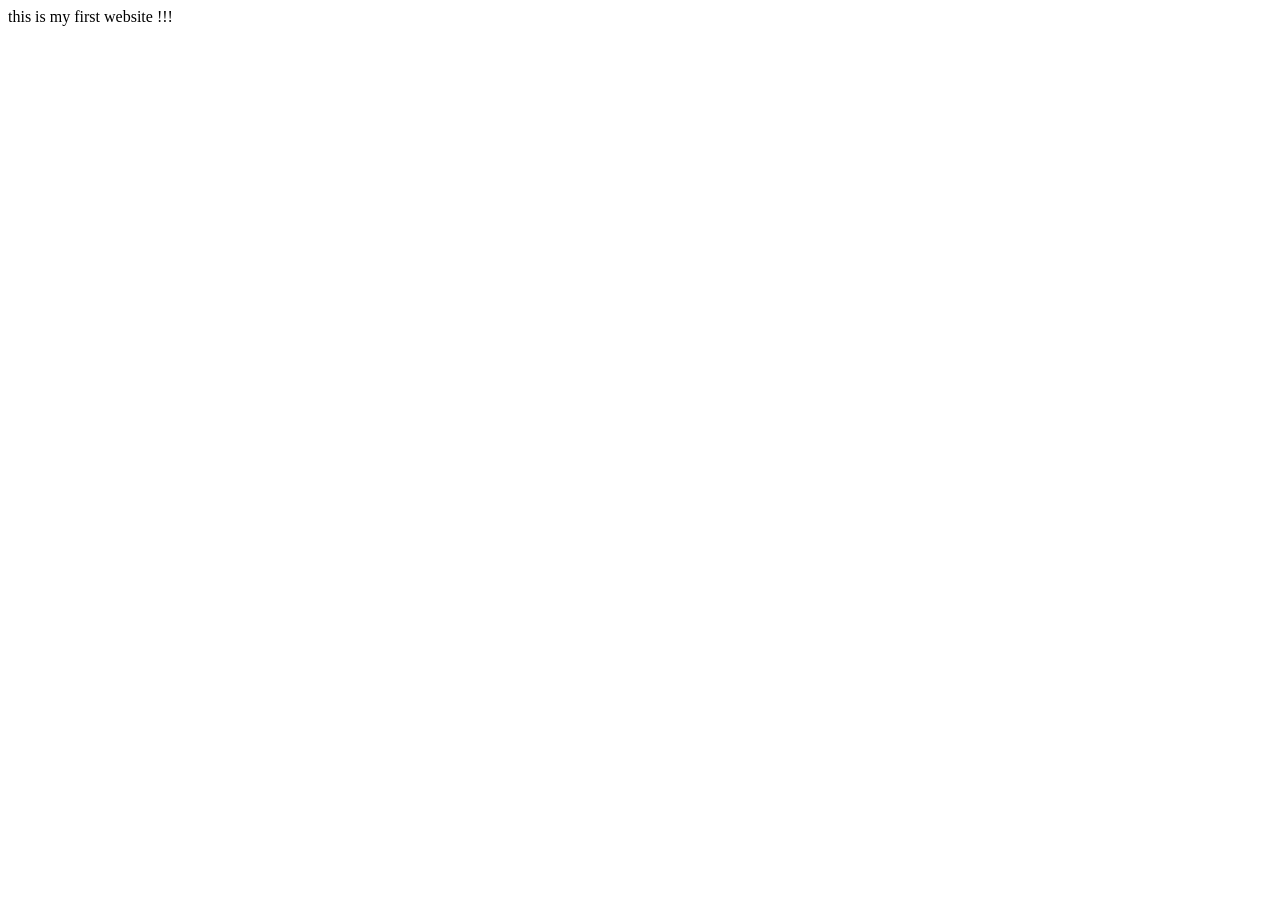
==== index.html @ e725d79c "first commit" ====
<!DOCTYPE html>
<html lang="zh">

<head>
    <meta charset="UTF-8">
    <meta name="viewport" content="width=device-width, initial-scale=1.0">
    <title>artmuser</title>
</head>

<body>
this is my first website !!!
</body>

</html>
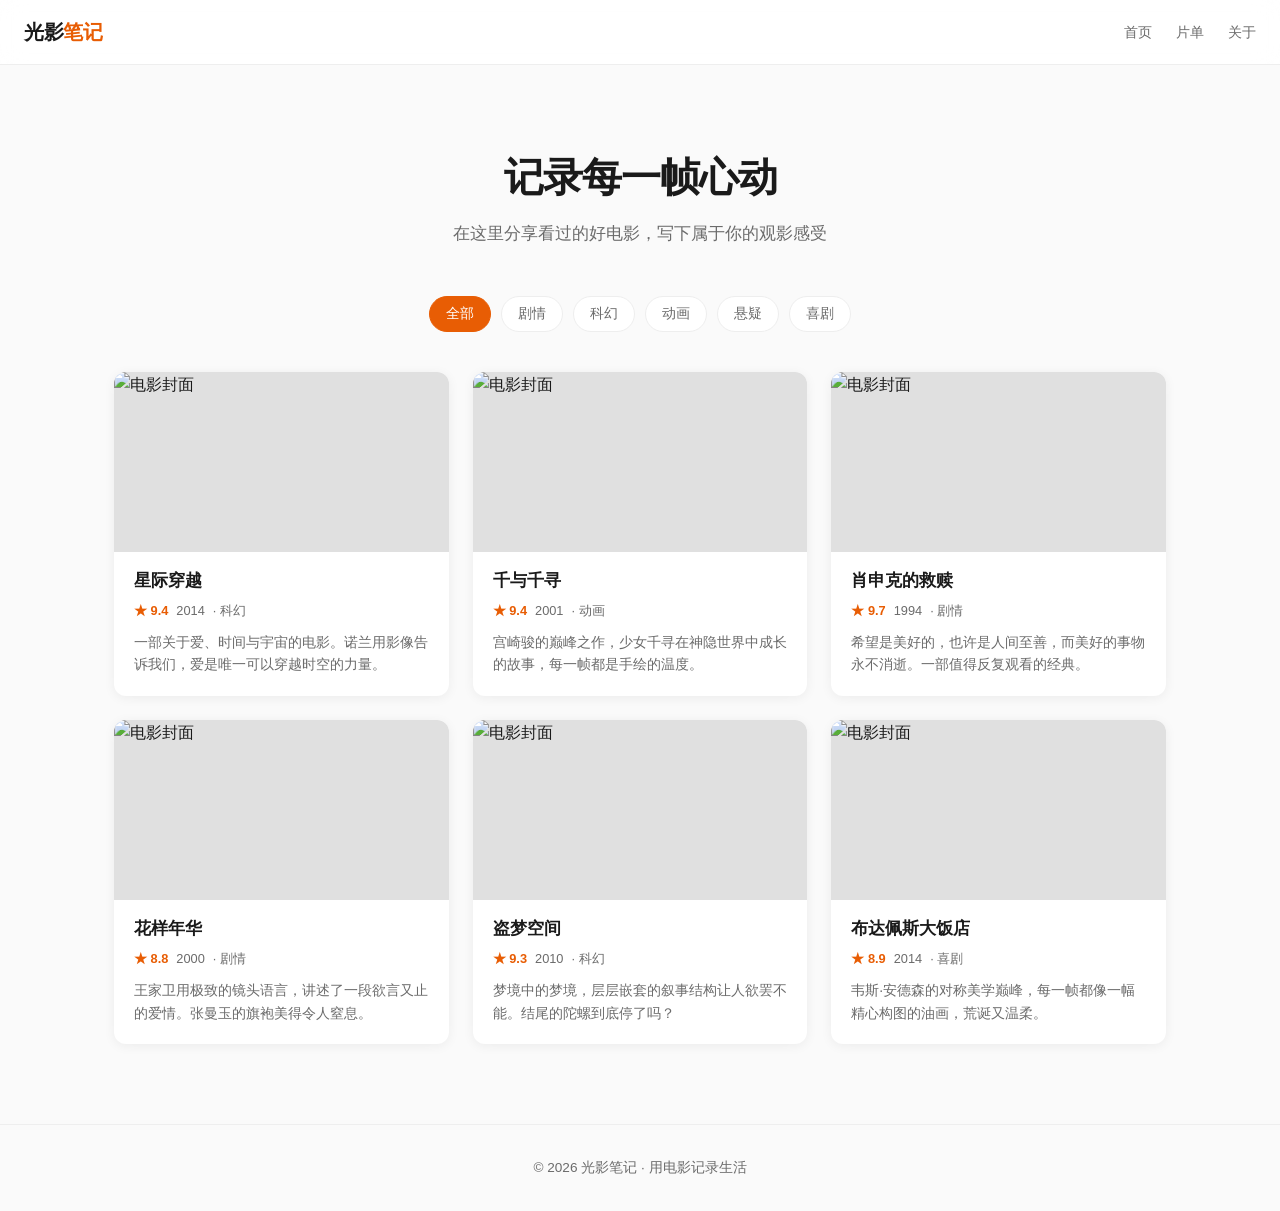
==== commit cc3890e6: "test" ====
--- a/index.html
+++ b/index.html
@@ -1,14 +1,332 @@
 <!DOCTYPE html>
-<html lang="zh">
-
+<html lang="zh-CN">
 <head>
     <meta charset="UTF-8">
     <meta name="viewport" content="width=device-width, initial-scale=1.0">
-    <title>artmuser</title>
+    <title>光影笔记 · 电影分享</title>
+    <style>
+        * {
+            margin: 0;
+            padding: 0;
+            box-sizing: border-box;
+        }
+
+        :root {
+            --bg: #fafafa;
+            --card-bg: #ffffff;
+            --text: #1a1a1a;
+            --text-secondary: #6b6b6b;
+            --accent: #e85d04;
+            --border: #eeeeee;
+            --shadow: 0 2px 12px rgba(0,0,0,0.06);
+            --radius: 12px;
+        }
+
+        body {
+            font-family: -apple-system, BlinkMacSystemFont, "Segoe UI", "PingFang SC", "Hiragino Sans GB", "Microsoft YaHei", sans-serif;
+            background: var(--bg);
+            color: var(--text);
+            line-height: 1.6;
+        }
+
+        /* 导航栏 */
+        nav {
+            position: sticky;
+            top: 0;
+            z-index: 100;
+            background: rgba(255,255,255,0.85);
+            backdrop-filter: blur(12px);
+            border-bottom: 1px solid var(--border);
+            padding: 16px 24px;
+            display: flex;
+            align-items: center;
+            justify-content: space-between;
+        }
+
+        .logo {
+            font-size: 1.25rem;
+            font-weight: 700;
+            letter-spacing: -0.5px;
+        }
+
+        .logo span {
+            color: var(--accent);
+        }
+
+        .nav-links {
+            display: flex;
+            gap: 24px;
+            list-style: none;
+        }
+
+        .nav-links a {
+            text-decoration: none;
+            color: var(--text-secondary);
+            font-size: 0.9rem;
+            transition: color 0.2s;
+        }
+
+        .nav-links a:hover {
+            color: var(--accent);
+        }
+
+        /* 英雄区 */
+        .hero {
+            max-width: 960px;
+            margin: 0 auto;
+            padding: 80px 24px 48px;
+            text-align: center;
+        }
+
+        .hero h1 {
+            font-size: 2.5rem;
+            font-weight: 800;
+            letter-spacing: -1px;
+            margin-bottom: 12px;
+        }
+
+        .hero p {
+            color: var(--text-secondary);
+            font-size: 1.05rem;
+            max-width: 480px;
+            margin: 0 auto;
+        }
+
+        /* 分类标签 */
+        .tags {
+            display: flex;
+            justify-content: center;
+            gap: 10px;
+            flex-wrap: wrap;
+            padding: 0 24px 40px;
+        }
+
+        .tag {
+            padding: 6px 16px;
+            border-radius: 20px;
+            border: 1px solid var(--border);
+            background: var(--card-bg);
+            font-size: 0.85rem;
+            color: var(--text-secondary);
+            cursor: pointer;
+            transition: all 0.2s;
+        }
+
+        .tag:hover, .tag.active {
+            background: var(--accent);
+            color: #fff;
+            border-color: var(--accent);
+        }
+
+        /* 电影网格 */
+        .grid {
+            max-width: 1100px;
+            margin: 0 auto;
+            padding: 0 24px 80px;
+            display: grid;
+            grid-template-columns: repeat(auto-fill, minmax(280px, 1fr));
+            gap: 24px;
+        }
+
+        .card {
+            background: var(--card-bg);
+            border-radius: var(--radius);
+            overflow: hidden;
+            box-shadow: var(--shadow);
+            transition: transform 0.25s, box-shadow 0.25s;
+            cursor: pointer;
+        }
+
+        .card:hover {
+            transform: translateY(-4px);
+            box-shadow: 0 8px 24px rgba(0,0,0,0.1);
+        }
+
+        .card-img {
+            width: 100%;
+            height: 180px;
+            object-fit: cover;
+            display: block;
+            background: #e0e0e0;
+        }
+
+        .card-body {
+            padding: 16px 20px 20px;
+        }
+
+        .card-body h3 {
+            font-size: 1.05rem;
+            font-weight: 600;
+            margin-bottom: 6px;
+        }
+
+        .card-meta {
+            display: flex;
+            align-items: center;
+            gap: 8px;
+            font-size: 0.8rem;
+            color: var(--text-secondary);
+            margin-bottom: 10px;
+        }
+
+        .rating {
+            color: var(--accent);
+            font-weight: 600;
+        }
+
+        .card-body p {
+            font-size: 0.88rem;
+            color: var(--text-secondary);
+            display: -webkit-box;
+            -webkit-line-clamp: 3;
+            -webkit-box-orient: vertical;
+            overflow: hidden;
+        }
+
+        /* 页脚 */
+        footer {
+            text-align: center;
+            padding: 32px 24px;
+            border-top: 1px solid var(--border);
+            color: var(--text-secondary);
+            font-size: 0.85rem;
+        }
+
+        /* 移动端适配 */
+        @media (max-width: 600px) {
+            .hero h1 {
+                font-size: 1.75rem;
+            }
+
+            .hero {
+                padding: 48px 20px 32px;
+            }
+
+            .nav-links {
+                gap: 16px;
+            }
+
+            .grid {
+                grid-template-columns: 1fr;
+                padding: 0 16px 60px;
+            }
+
+            .card-img {
+                height: 200px;
+            }
+        }
+    </style>
 </head>
-
 <body>
-this is my first website !!!
+
+    <nav>
+        <div class="logo">光影<span>笔记</span></div>
+        <ul class="nav-links">
+            <li><a href="#">首页</a></li>
+            <li><a href="#">片单</a></li>
+            <li><a href="#">关于</a></li>
+        </ul>
+    </nav>
+
+    <section class="hero">
+        <h1>记录每一帧心动</h1>
+        <p>在这里分享看过的好电影，写下属于你的观影感受</p>
+    </section>
+
+    <div class="tags">
+        <span class="tag active">全部</span>
+        <span class="tag">剧情</span>
+        <span class="tag">科幻</span>
+        <span class="tag">动画</span>
+        <span class="tag">悬疑</span>
+        <span class="tag">喜剧</span>
+    </div>
+
+    <section class="grid">
+
+        <div class="card">
+            <img class="card-img" src="https://images.unsplash.com/photo-1536440136628-849c177e76a1?w=600&h=360&fit=crop" alt="电影封面">
+            <div class="card-body">
+                <h3>星际穿越</h3>
+                <div class="card-meta">
+                    <span class="rating">★ 9.4</span>
+                    <span>2014</span>
+                    <span>· 科幻</span>
+                </div>
+                <p>一部关于爱、时间与宇宙的电影。诺兰用影像告诉我们，爱是唯一可以穿越时空的力量。</p>
+            </div>
+        </div>
+
+        <div class="card">
+            <img class="card-img" src="https://images.unsplash.com/photo-1489599849927-2ee91cede3ba?w=600&h=360&fit=crop" alt="电影封面">
+            <div class="card-body">
+                <h3>千与千寻</h3>
+                <div class="card-meta">
+                    <span class="rating">★ 9.4</span>
+                    <span>2001</span>
+                    <span>· 动画</span>
+                </div>
+                <p>宫崎骏的巅峰之作，少女千寻在神隐世界中成长的故事，每一帧都是手绘的温度。</p>
+            </div>
+        </div>
+
+        <div class="card">
+            <img class="card-img" src="https://images.unsplash.com/photo-1440404653325-ab127d49abc1?w=600&h=360&fit=crop" alt="电影封面">
+            <div class="card-body">
+                <h3>肖申克的救赎</h3>
+                <div class="card-meta">
+                    <span class="rating">★ 9.7</span>
+                    <span>1994</span>
+                    <span>· 剧情</span>
+                </div>
+                <p>希望是美好的，也许是人间至善，而美好的事物永不消逝。一部值得反复观看的经典。</p>
+            </div>
+        </div>
+
+        <div class="card">
+            <img class="card-img" src="https://images.unsplash.com/photo-1478720568477-152d9b164e26?w=600&h=360&fit=crop" alt="电影封面">
+            <div class="card-body">
+                <h3>花样年华</h3>
+                <div class="card-meta">
+                    <span class="rating">★ 8.8</span>
+                    <span>2000</span>
+                    <span>· 剧情</span>
+                </div>
+                <p>王家卫用极致的镜头语言，讲述了一段欲言又止的爱情。张曼玉的旗袍美得令人窒息。</p>
+            </div>
+        </div>
+
+        <div class="card">
+            <img class="card-img" src="https://images.unsplash.com/photo-1594909122845-11baa439b7bf?w=600&h=360&fit=crop" alt="电影封面">
+            <div class="card-body">
+                <h3>盗梦空间</h3>
+                <div class="card-meta">
+                    <span class="rating">★ 9.3</span>
+                    <span>2010</span>
+                    <span>· 科幻</span>
+                </div>
+                <p>梦境中的梦境，层层嵌套的叙事结构让人欲罢不能。结尾的陀螺到底停了吗？</p>
+            </div>
+        </div>
+
+        <div class="card">
+            <img class="card-img" src="https://images.unsplash.com/photo-1517604931442-7e0c8ed2963c?w=600&h=360&fit=crop" alt="电影封面">
+            <div class="card-body">
+                <h3>布达佩斯大饭店</h3>
+                <div class="card-meta">
+                    <span class="rating">★ 8.9</span>
+                    <span>2014</span>
+                    <span>· 喜剧</span>
+                </div>
+                <p>韦斯·安德森的对称美学巅峰，每一帧都像一幅精心构图的油画，荒诞又温柔。</p>
+            </div>
+        </div>
+
+    </section>
+
+    <footer>
+        <p>© 2026 光影笔记 · 用电影记录生活</p>
+    </footer>
+
 </body>
-
 </html>
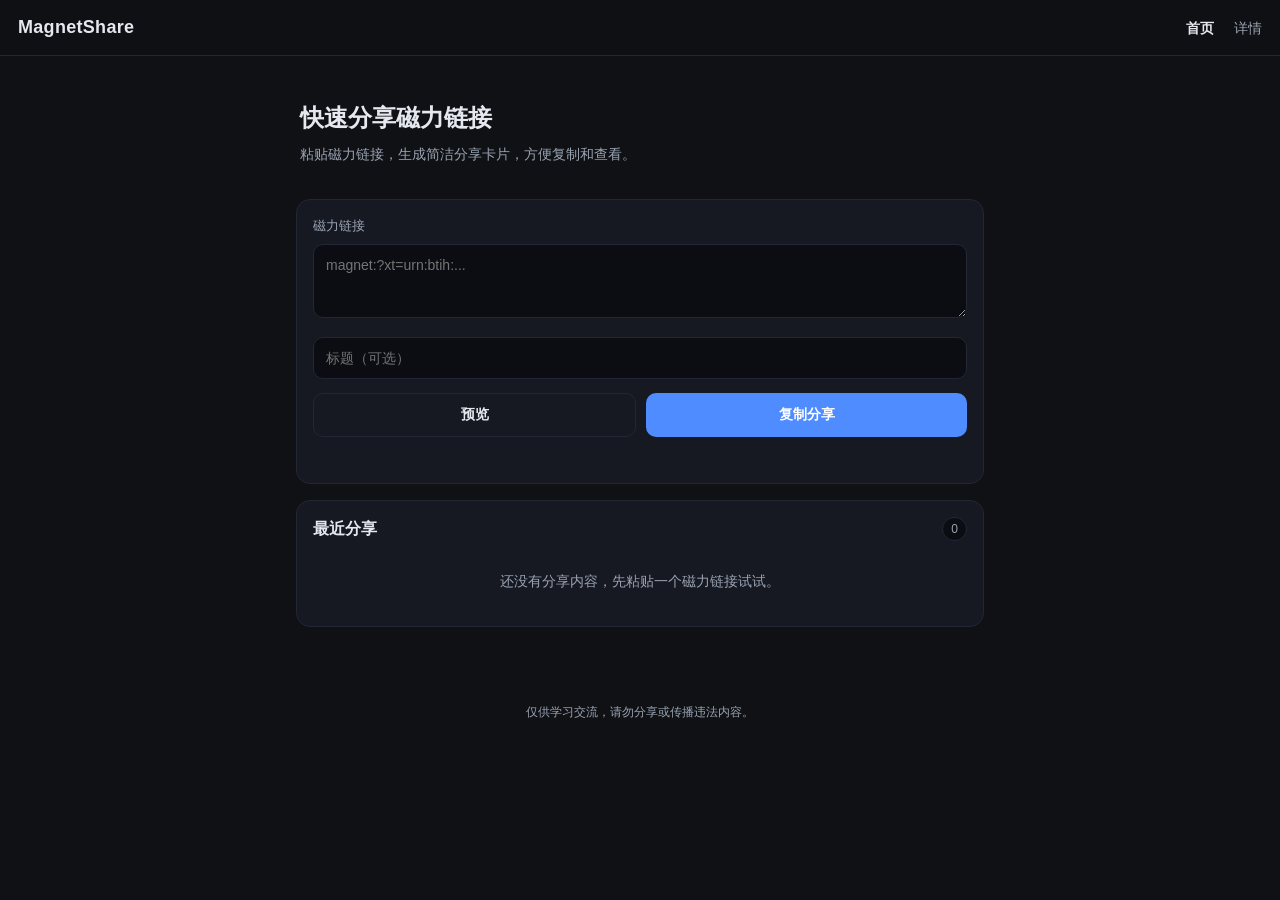
==== commit 696a153e: "初始化" ====
--- a/index.html
+++ b/index.html
@@ -1,332 +1,63 @@
 <!DOCTYPE html>
 <html lang="zh-CN">
+
 <head>
-    <meta charset="UTF-8">
-    <meta name="viewport" content="width=device-width, initial-scale=1.0">
-    <title>光影笔记 · 电影分享</title>
-    <style>
-        * {
-            margin: 0;
-            padding: 0;
-            box-sizing: border-box;
-        }
+    <meta charset="UTF-8" />
+    <meta name="viewport" content="width=device-width, initial-scale=1.0" />
+    <title>artmuser</title>
+    <link rel="stylesheet" href="css/style.css" />
+</head>
 
-        :root {
-            --bg: #fafafa;
-            --card-bg: #ffffff;
-            --text: #1a1a1a;
-            --text-secondary: #6b6b6b;
-            --accent: #e85d04;
-            --border: #eeeeee;
-            --shadow: 0 2px 12px rgba(0,0,0,0.06);
-            --radius: 12px;
-        }
+<body>
+    <header class="topbar">
+        <div class="brand">MagnetShare</div>
+        <nav class="nav">
+            <a href="index.html" class="active">首页</a>
+            <a href="detail.html">详情</a>
+        </nav>
+    </header>
 
-        body {
-            font-family: -apple-system, BlinkMacSystemFont, "Segoe UI", "PingFang SC", "Hiragino Sans GB", "Microsoft YaHei", sans-serif;
-            background: var(--bg);
-            color: var(--text);
-            line-height: 1.6;
-        }
+    <main class="container">
+        <section class="hero">
+            <h1>快速分享磁力链接</h1>
+            <p class="sub">粘贴磁力链接，生成简洁分享卡片，方便复制和查看。</p>
+        </section>
 
-        /* 导航栏 */
-        nav {
-            position: sticky;
-            top: 0;
-            z-index: 100;
-            background: rgba(255,255,255,0.85);
-            backdrop-filter: blur(12px);
-            border-bottom: 1px solid var(--border);
-            padding: 16px 24px;
-            display: flex;
-            align-items: center;
-            justify-content: space-between;
-        }
+        <section class="card share-card">
+            <label for="magnetInput">磁力链接</label>
+            <textarea id="magnetInput" placeholder="magnet:?xt=urn:btih:..." rows="3"></textarea>
 
-        .logo {
-            font-size: 1.25rem;
-            font-weight: 700;
-            letter-spacing: -0.5px;
-        }
+            <div class="row">
+                <input type="text" id="titleInput" placeholder="标题（可选）" />
+            </div>
 
-        .logo span {
-            color: var(--accent);
-        }
+            <div class="actions">
+                <button id="previewBtn" class="btn secondary">预览</button>
+                <button id="shareBtn" class="btn primary">复制分享</button>
+            </div>
 
-        .nav-links {
-            display: flex;
-            gap: 24px;
-            list-style: none;
-        }
+            <p id="shareTip" class="tip"></p>
+        </section>
 
-        .nav-links a {
-            text-decoration: none;
-            color: var(--text-secondary);
-            font-size: 0.9rem;
-            transition: color 0.2s;
-        }
+        <section class="card">
+            <div class="section-header">
+                <h2>最近分享</h2>
+                <span class="count" id="recentCount">0</span>
+            </div>
 
-        .nav-links a:hover {
-            color: var(--accent);
-        }
+            <ul id="recentList" class="recent-list"></ul>
 
-        /* 英雄区 */
-        .hero {
-            max-width: 960px;
-            margin: 0 auto;
-            padding: 80px 24px 48px;
-            text-align: center;
-        }
+            <div id="emptyState" class="empty">
+                还没有分享内容，先粘贴一个磁力链接试试。
+            </div>
+        </section>
+    </main>
 
-        .hero h1 {
-            font-size: 2.5rem;
-            font-weight: 800;
-            letter-spacing: -1px;
-            margin-bottom: 12px;
-        }
-
-        .hero p {
-            color: var(--text-secondary);
-            font-size: 1.05rem;
-            max-width: 480px;
-            margin: 0 auto;
-        }
-
-        /* 分类标签 */
-        .tags {
-            display: flex;
-            justify-content: center;
-            gap: 10px;
-            flex-wrap: wrap;
-            padding: 0 24px 40px;
-        }
-
-        .tag {
-            padding: 6px 16px;
-            border-radius: 20px;
-            border: 1px solid var(--border);
-            background: var(--card-bg);
-            font-size: 0.85rem;
-            color: var(--text-secondary);
-            cursor: pointer;
-            transition: all 0.2s;
-        }
-
-        .tag:hover, .tag.active {
-            background: var(--accent);
-            color: #fff;
-            border-color: var(--accent);
-        }
-
-        /* 电影网格 */
-        .grid {
-            max-width: 1100px;
-            margin: 0 auto;
-            padding: 0 24px 80px;
-            display: grid;
-            grid-template-columns: repeat(auto-fill, minmax(280px, 1fr));
-            gap: 24px;
-        }
-
-        .card {
-            background: var(--card-bg);
-            border-radius: var(--radius);
-            overflow: hidden;
-            box-shadow: var(--shadow);
-            transition: transform 0.25s, box-shadow 0.25s;
-            cursor: pointer;
-        }
-
-        .card:hover {
-            transform: translateY(-4px);
-            box-shadow: 0 8px 24px rgba(0,0,0,0.1);
-        }
-
-        .card-img {
-            width: 100%;
-            height: 180px;
-            object-fit: cover;
-            display: block;
-            background: #e0e0e0;
-        }
-
-        .card-body {
-            padding: 16px 20px 20px;
-        }
-
-        .card-body h3 {
-            font-size: 1.05rem;
-            font-weight: 600;
-            margin-bottom: 6px;
-        }
-
-        .card-meta {
-            display: flex;
-            align-items: center;
-            gap: 8px;
-            font-size: 0.8rem;
-            color: var(--text-secondary);
-            margin-bottom: 10px;
-        }
-
-        .rating {
-            color: var(--accent);
-            font-weight: 600;
-        }
-
-        .card-body p {
-            font-size: 0.88rem;
-            color: var(--text-secondary);
-            display: -webkit-box;
-            -webkit-line-clamp: 3;
-            -webkit-box-orient: vertical;
-            overflow: hidden;
-        }
-
-        /* 页脚 */
-        footer {
-            text-align: center;
-            padding: 32px 24px;
-            border-top: 1px solid var(--border);
-            color: var(--text-secondary);
-            font-size: 0.85rem;
-        }
-
-        /* 移动端适配 */
-        @media (max-width: 600px) {
-            .hero h1 {
-                font-size: 1.75rem;
-            }
-
-            .hero {
-                padding: 48px 20px 32px;
-            }
-
-            .nav-links {
-                gap: 16px;
-            }
-
-            .grid {
-                grid-template-columns: 1fr;
-                padding: 0 16px 60px;
-            }
-
-            .card-img {
-                height: 200px;
-            }
-        }
-    </style>
-</head>
-<body>
-
-    <nav>
-        <div class="logo">光影<span>笔记</span></div>
-        <ul class="nav-links">
-            <li><a href="#">首页</a></li>
-            <li><a href="#">片单</a></li>
-            <li><a href="#">关于</a></li>
-        </ul>
-    </nav>
-
-    <section class="hero">
-        <h1>记录每一帧心动</h1>
-        <p>在这里分享看过的好电影，写下属于你的观影感受</p>
-    </section>
-
-    <div class="tags">
-        <span class="tag active">全部</span>
-        <span class="tag">剧情</span>
-        <span class="tag">科幻</span>
-        <span class="tag">动画</span>
-        <span class="tag">悬疑</span>
-        <span class="tag">喜剧</span>
-    </div>
-
-    <section class="grid">
-
-        <div class="card">
-            <img class="card-img" src="https://images.unsplash.com/photo-1536440136628-849c177e76a1?w=600&h=360&fit=crop" alt="电影封面">
-            <div class="card-body">
-                <h3>星际穿越</h3>
-                <div class="card-meta">
-                    <span class="rating">★ 9.4</span>
-                    <span>2014</span>
-                    <span>· 科幻</span>
-                </div>
-                <p>一部关于爱、时间与宇宙的电影。诺兰用影像告诉我们，爱是唯一可以穿越时空的力量。</p>
-            </div>
-        </div>
-
-        <div class="card">
-            <img class="card-img" src="https://images.unsplash.com/photo-1489599849927-2ee91cede3ba?w=600&h=360&fit=crop" alt="电影封面">
-            <div class="card-body">
-                <h3>千与千寻</h3>
-                <div class="card-meta">
-                    <span class="rating">★ 9.4</span>
-                    <span>2001</span>
-                    <span>· 动画</span>
-                </div>
-                <p>宫崎骏的巅峰之作，少女千寻在神隐世界中成长的故事，每一帧都是手绘的温度。</p>
-            </div>
-        </div>
-
-        <div class="card">
-            <img class="card-img" src="https://images.unsplash.com/photo-1440404653325-ab127d49abc1?w=600&h=360&fit=crop" alt="电影封面">
-            <div class="card-body">
-                <h3>肖申克的救赎</h3>
-                <div class="card-meta">
-                    <span class="rating">★ 9.7</span>
-                    <span>1994</span>
-                    <span>· 剧情</span>
-                </div>
-                <p>希望是美好的，也许是人间至善，而美好的事物永不消逝。一部值得反复观看的经典。</p>
-            </div>
-        </div>
-
-        <div class="card">
-            <img class="card-img" src="https://images.unsplash.com/photo-1478720568477-152d9b164e26?w=600&h=360&fit=crop" alt="电影封面">
-            <div class="card-body">
-                <h3>花样年华</h3>
-                <div class="card-meta">
-                    <span class="rating">★ 8.8</span>
-                    <span>2000</span>
-                    <span>· 剧情</span>
-                </div>
-                <p>王家卫用极致的镜头语言，讲述了一段欲言又止的爱情。张曼玉的旗袍美得令人窒息。</p>
-            </div>
-        </div>
-
-        <div class="card">
-            <img class="card-img" src="https://images.unsplash.com/photo-1594909122845-11baa439b7bf?w=600&h=360&fit=crop" alt="电影封面">
-            <div class="card-body">
-                <h3>盗梦空间</h3>
-                <div class="card-meta">
-                    <span class="rating">★ 9.3</span>
-                    <span>2010</span>
-                    <span>· 科幻</span>
-                </div>
-                <p>梦境中的梦境，层层嵌套的叙事结构让人欲罢不能。结尾的陀螺到底停了吗？</p>
-            </div>
-        </div>
-
-        <div class="card">
-            <img class="card-img" src="https://images.unsplash.com/photo-1517604931442-7e0c8ed2963c?w=600&h=360&fit=crop" alt="电影封面">
-            <div class="card-body">
-                <h3>布达佩斯大饭店</h3>
-                <div class="card-meta">
-                    <span class="rating">★ 8.9</span>
-                    <span>2014</span>
-                    <span>· 喜剧</span>
-                </div>
-                <p>韦斯·安德森的对称美学巅峰，每一帧都像一幅精心构图的油画，荒诞又温柔。</p>
-            </div>
-        </div>
-
-    </section>
-
-    <footer>
-        <p>© 2026 光影笔记 · 用电影记录生活</p>
+    <footer class="footer">
+        <p>仅供学习交流，请勿分享或传播违法内容。</p>
     </footer>
 
+    <script src="js/app.js"></script>
 </body>
+
 </html>
--- a/css/style.css
+++ b/css/style.css
@@ -0,0 +1,285 @@
+* {
+  box-sizing: border-box;
+}
+
+:root {
+  --bg: #0f1115;
+  --card: #161922;
+  --border: #232735;
+  --text: #e6e8ef;
+  --muted: #9aa3b2;
+  --primary: #4f8cff;
+  --primary-2: #3b6fd9;
+  --danger: #ff6b6b;
+  --radius: 14px;
+}
+
+html,
+body {
+  margin: 0;
+  padding: 0;
+  background: var(--bg);
+  color: var(--text);
+  font-family: -apple-system, BlinkMacSystemFont, "Segoe UI", Roboto,
+    "Helvetica Neue", Arial, "PingFang SC", "Microsoft YaHei", sans-serif;
+  line-height: 1.5;
+}
+
+.topbar {
+  position: sticky;
+  top: 0;
+  z-index: 10;
+  display: flex;
+  align-items: center;
+  justify-content: space-between;
+  padding: 14px 18px;
+  background: rgba(15, 17, 21, 0.92);
+  backdrop-filter: blur(8px);
+  border-bottom: 1px solid var(--border);
+}
+
+.brand {
+  font-weight: 700;
+  font-size: 18px;
+  letter-spacing: 0.3px;
+}
+
+.nav a {
+  color: var(--muted);
+  text-decoration: none;
+  margin-left: 16px;
+  font-size: 14px;
+}
+
+.nav a.active {
+  color: var(--text);
+  font-weight: 600;
+}
+
+.container {
+  max-width: 720px;
+  margin: 0 auto;
+  padding: 20px 16px 40px;
+}
+
+.hero {
+  padding: 24px 4px 18px;
+}
+
+.hero h1 {
+  margin: 0 0 8px;
+  font-size: 24px;
+}
+
+.sub {
+  margin: 0;
+  color: var(--muted);
+  font-size: 14px;
+}
+
+.card {
+  background: var(--card);
+  border: 1px solid var(--border);
+  border-radius: var(--radius);
+  padding: 16px;
+  margin-top: 16px;
+}
+
+label {
+  display: block;
+  font-size: 13px;
+  color: var(--muted);
+  margin-bottom: 8px;
+}
+
+textarea,
+input[type="text"] {
+  width: 100%;
+  background: #0b0d12;
+  color: var(--text);
+  border: 1px solid var(--border);
+  border-radius: 10px;
+  padding: 12px;
+  font-size: 14px;
+  resize: vertical;
+  font-family: inherit;
+}
+
+textarea:focus,
+input[type="text"]:focus {
+  outline: none;
+  border-color: var(--primary);
+}
+
+.row {
+  margin-top: 12px;
+}
+
+.actions {
+  display: flex;
+  gap: 10px;
+  margin-top: 14px;
+}
+
+.btn {
+  flex: 1;
+  border: none;
+  border-radius: 10px;
+  padding: 12px 14px;
+  font-size: 14px;
+  font-weight: 600;
+  cursor: pointer;
+}
+
+.btn.primary {
+  background: var(--primary);
+  color: #fff;
+}
+
+.btn.primary:active {
+  background: var(--primary-2);
+}
+
+.btn.secondary {
+  background: transparent;
+  color: var(--text);
+  border: 1px solid var(--border);
+}
+
+.tip {
+  margin: 12px 0 0;
+  font-size: 13px;
+  color: var(--muted);
+  min-height: 18px;
+}
+
+.section-header {
+  display: flex;
+  align-items: center;
+  justify-content: space-between;
+  margin-bottom: 12px;
+}
+
+.section-header h2 {
+  margin: 0;
+  font-size: 16px;
+}
+
+.count {
+  font-size: 12px;
+  color: var(--muted);
+  background: #0b0d12;
+  border: 1px solid var(--border);
+  padding: 2px 8px;
+  border-radius: 999px;
+}
+
+.recent-list {
+  list-style: none;
+  padding: 0;
+  margin: 0;
+  display: flex;
+  flex-direction: column;
+  gap: 10px;
+}
+
+.recent-item {
+  display: block;
+  padding: 12px;
+  border: 1px solid var(--border);
+  border-radius: 12px;
+  text-decoration: none;
+  color: var(--text);
+  background: #0b0d12;
+}
+
+.recent-item .title {
+  font-size: 14px;
+  font-weight: 600;
+  margin-bottom: 4px;
+  word-break: break-all;
+}
+
+.recent-item .meta {
+  font-size: 12px;
+  color: var(--muted);
+}
+
+.empty {
+  color: var(--muted);
+  font-size: 14px;
+  text-align: center;
+  padding: 18px 8px;
+}
+
+.footer {
+  text-align: center;
+  color: var(--muted);
+  font-size: 12px;
+  padding: 24px 16px 32px;
+}
+
+@media (max-width: 480px) {
+  .hero h1 {
+    font-size: 20px;
+  }
+
+  .actions {
+    flex-direction: column;
+  }
+
+  .btn {
+    width: 100%;
+  }
+}
+
+.meta-row {
+  margin-bottom: 14px;
+}
+
+.meta {
+  font-size: 12px;
+  color: var(--muted);
+}
+
+.magnet-box {
+  background: #0b0d12;
+  border: 1px solid var(--border);
+  border-radius: 10px;
+  padding: 12px;
+  font-size: 13px;
+  word-break: break-all;
+  margin-bottom: 14px;
+}
+
+.magnet-box code {
+  color: var(--text);
+  font-family: ui-monospace, SFMono-Regular, Menlo, Consolas, monospace;
+}
+
+.qr-section {
+  margin-top: 22px;
+}
+
+.qr-box {
+  display: flex;
+  justify-content: center;
+  padding: 16px;
+  background: #0b0d12;
+  border: 1px solid var(--border);
+  border-radius: 12px;
+}
+
+.qr-box img {
+  width: 220px;
+  height: 220px;
+  max-width: 100%;
+  border-radius: 8px;
+}
+
+.qr-tip {
+  margin: 10px 0 0;
+  font-size: 12px;
+  color: var(--muted);
+  text-align: center;
+}
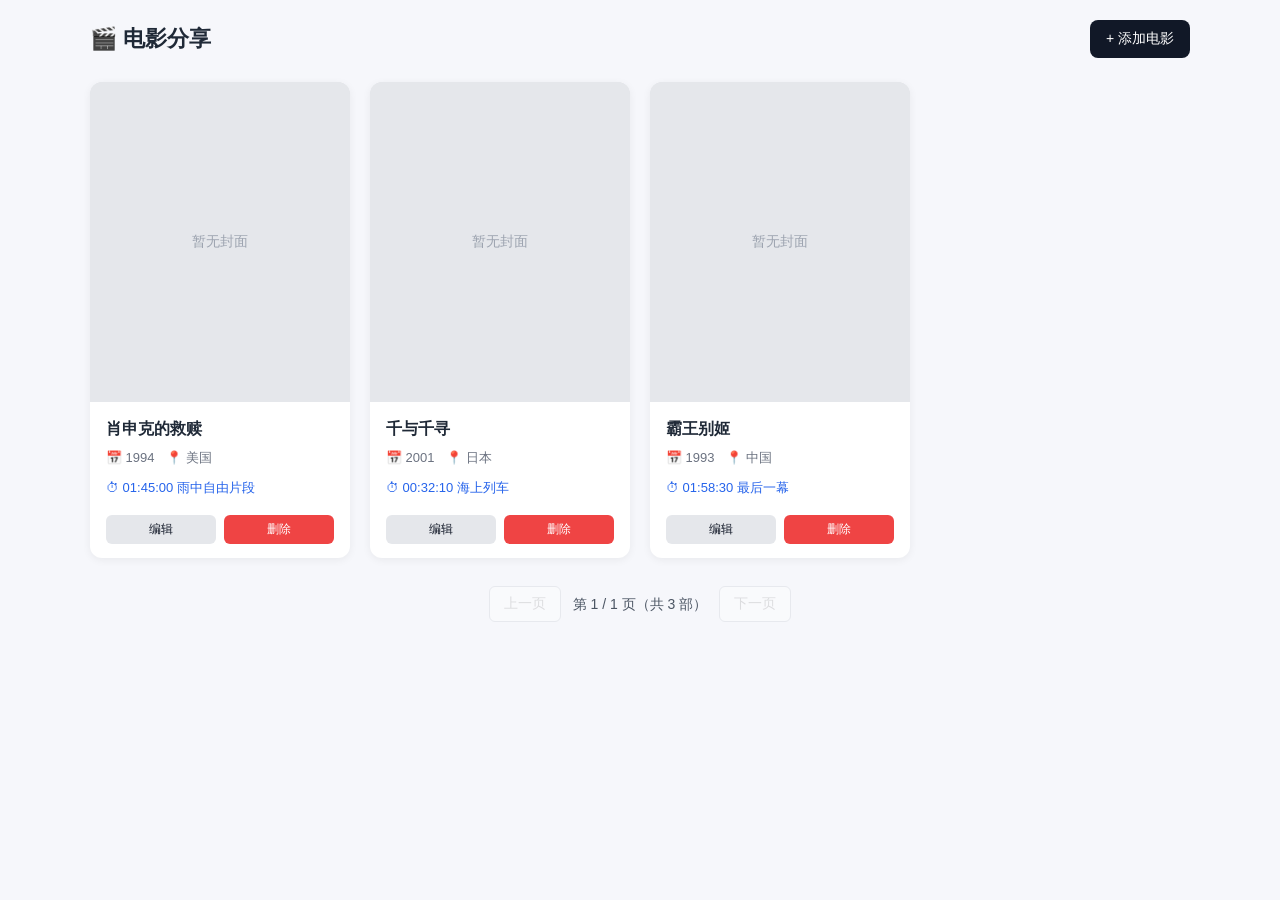
==== commit 5619b9d8: "更新" ====
--- a/index.html
+++ b/index.html
@@ -4,60 +4,489 @@
 <head>
     <meta charset="UTF-8" />
     <meta name="viewport" content="width=device-width, initial-scale=1.0" />
-    <title>artmuser</title>
-    <link rel="stylesheet" href="css/style.css" />
+    <title>电影分享</title>
+    <style>
+        * {
+            box-sizing: border-box;
+            margin: 0;
+            padding: 0;
+        }
+
+        body {
+            font-family: -apple-system, BlinkMacSystemFont, "Segoe UI", Roboto, "Helvetica Neue", Arial, sans-serif;
+            background: #f6f7fb;
+            color: #1f2937;
+            line-height: 1.6;
+            padding: 20px;
+        }
+
+        .container {
+            max-width: 1100px;
+            margin: 0 auto;
+        }
+
+        header {
+            display: flex;
+            justify-content: space-between;
+            align-items: center;
+            flex-wrap: wrap;
+            gap: 12px;
+            margin-bottom: 24px;
+        }
+
+        h1 {
+            font-size: 22px;
+            font-weight: 600;
+        }
+
+        .btn {
+            border: none;
+            background: #111827;
+            color: #fff;
+            padding: 10px 16px;
+            border-radius: 8px;
+            font-size: 14px;
+            cursor: pointer;
+            transition: background 0.2s;
+        }
+
+        .btn:hover {
+            background: #374151;
+        }
+
+        .btn-secondary {
+            background: #e5e7eb;
+            color: #111827;
+        }
+
+        .btn-secondary:hover {
+            background: #d1d5db;
+        }
+
+        .btn-danger {
+            background: #ef4444;
+        }
+
+        .btn-danger:hover {
+            background: #dc2626;
+        }
+
+        .grid {
+            display: grid;
+            grid-template-columns: repeat(auto-fill, minmax(260px, 1fr));
+            gap: 20px;
+        }
+
+        .card {
+            background: #fff;
+            border-radius: 12px;
+            overflow: hidden;
+            box-shadow: 0 2px 8px rgba(0, 0, 0, 0.06);
+            transition: transform 0.2s, box-shadow 0.2s;
+            display: flex;
+            flex-direction: column;
+        }
+
+        .card:hover {
+            transform: translateY(-2px);
+            box-shadow: 0 6px 16px rgba(0, 0, 0, 0.1);
+        }
+
+        .card img {
+            width: 100%;
+            height: 320px;
+            object-fit: cover;
+            background: #e5e7eb;
+        }
+
+        .card-body {
+            padding: 14px 16px;
+            flex: 1;
+            display: flex;
+            flex-direction: column;
+            gap: 6px;
+        }
+
+        .card-title {
+            font-size: 16px;
+            font-weight: 600;
+        }
+
+        .card-meta {
+            font-size: 13px;
+            color: #6b7280;
+        }
+
+        .card-meta span {
+            display: inline-block;
+            margin-right: 8px;
+        }
+
+        .card-time {
+            font-size: 13px;
+            color: #2563eb;
+            margin-top: 4px;
+        }
+
+        .card-actions {
+            display: flex;
+            gap: 8px;
+            margin-top: 10px;
+        }
+
+        .card-actions button {
+            flex: 1;
+            padding: 6px 10px;
+            font-size: 12px;
+            border-radius: 6px;
+            cursor: pointer;
+            border: none;
+        }
+
+        .pagination {
+            display: flex;
+            justify-content: center;
+            align-items: center;
+            gap: 12px;
+            margin-top: 28px;
+            flex-wrap: wrap;
+        }
+
+        .pagination button {
+            padding: 8px 14px;
+            border-radius: 6px;
+            border: 1px solid #d1d5db;
+            background: #fff;
+            cursor: pointer;
+            font-size: 14px;
+        }
+
+        .pagination button:disabled {
+            opacity: 0.4;
+            cursor: not-allowed;
+        }
+
+        .pagination span {
+            font-size: 14px;
+            color: #4b5563;
+        }
+
+        /* Modal */
+        .modal-overlay {
+            display: none;
+            position: fixed;
+            inset: 0;
+            background: rgba(0, 0, 0, 0.4);
+            z-index: 100;
+            justify-content: center;
+            align-items: center;
+            padding: 20px;
+        }
+
+        .modal-overlay.active {
+            display: flex;
+        }
+
+        .modal {
+            background: #fff;
+            border-radius: 12px;
+            padding: 24px;
+            width: 100%;
+            max-width: 460px;
+            max-height: 90vh;
+            overflow-y: auto;
+        }
+
+        .modal h2 {
+            font-size: 18px;
+            margin-bottom: 16px;
+        }
+
+        .form-group {
+            margin-bottom: 14px;
+        }
+
+        .form-group label {
+            display: block;
+            font-size: 13px;
+            font-weight: 500;
+            margin-bottom: 4px;
+            color: #374151;
+        }
+
+        .form-group input {
+            width: 100%;
+            padding: 10px 12px;
+            border: 1px solid #d1d5db;
+            border-radius: 8px;
+            font-size: 14px;
+            outline: none;
+            transition: border-color 0.2s;
+        }
+
+        .form-group input:focus {
+            border-color: #2563eb;
+        }
+
+        .modal-actions {
+            display: flex;
+            gap: 10px;
+            margin-top: 18px;
+        }
+
+        .modal-actions button {
+            flex: 1;
+        }
+
+        .empty {
+            text-align: center;
+            padding: 60px 20px;
+            color: #9ca3af;
+            font-size: 15px;
+        }
+
+        @media (max-width: 480px) {
+            body {
+                padding: 12px;
+            }
+
+            h1 {
+                font-size: 18px;
+            }
+
+            .card img {
+                height: 240px;
+            }
+        }
+    </style>
 </head>
 
 <body>
-    <header class="topbar">
-        <div class="brand">MagnetShare</div>
-        <nav class="nav">
-            <a href="index.html" class="active">首页</a>
-            <a href="detail.html">详情</a>
-        </nav>
-    </header>
-
-    <main class="container">
-        <section class="hero">
-            <h1>快速分享磁力链接</h1>
-            <p class="sub">粘贴磁力链接，生成简洁分享卡片，方便复制和查看。</p>
-        </section>
-
-        <section class="card share-card">
-            <label for="magnetInput">磁力链接</label>
-            <textarea id="magnetInput" placeholder="magnet:?xt=urn:btih:..." rows="3"></textarea>
-
-            <div class="row">
-                <input type="text" id="titleInput" placeholder="标题（可选）" />
-            </div>
-
-            <div class="actions">
-                <button id="previewBtn" class="btn secondary">预览</button>
-                <button id="shareBtn" class="btn primary">复制分享</button>
-            </div>
-
-            <p id="shareTip" class="tip"></p>
-        </section>
-
-        <section class="card">
-            <div class="section-header">
-                <h2>最近分享</h2>
-                <span class="count" id="recentCount">0</span>
-            </div>
-
-            <ul id="recentList" class="recent-list"></ul>
-
-            <div id="emptyState" class="empty">
-                还没有分享内容，先粘贴一个磁力链接试试。
-            </div>
-        </section>
-    </main>
-
-    <footer class="footer">
-        <p>仅供学习交流，请勿分享或传播违法内容。</p>
-    </footer>
-
-    <script src="js/app.js"></script>
+
+    <div class="container">
+        <header>
+            <h1>🎬 电影分享</h1>
+            <button class="btn" onclick="openModal()">+ 添加电影</button>
+        </header>
+
+        <div id="movieGrid" class="grid"></div>
+        <div id="emptyState" class="empty" style="display:none;">暂无电影，点击右上角添加吧</div>
+
+        <div class="pagination" id="pagination"></div>
+    </div>
+
+    <!-- 添加/编辑弹窗 -->
+    <div class="modal-overlay" id="modalOverlay">
+        <div class="modal">
+            <h2 id="modalTitle">添加电影</h2>
+            <form id="movieForm" onsubmit="saveMovie(event)">
+                <input type="hidden" id="editId" />
+
+                <div class="form-group">
+                    <label>电影名称 *</label>
+                    <input type="text" id="name" required placeholder="例如：肖申克的救赎" />
+                </div>
+
+                <div class="form-group">
+                    <label>年代</label>
+                    <input type="text" id="year" placeholder="例如：1994" />
+                </div>
+
+                <div class="form-group">
+                    <label>地区</label>
+                    <input type="text" id="region" placeholder="例如：美国" />
+                </div>
+
+                <div class="form-group">
+                    <label>精彩时间点</label>
+                    <input type="text" id="highlight" placeholder="例如：01:23:45 经典台词片段" />
+                </div>
+
+                <div class="form-group">
+                    <label>封面图片链接</label>
+                    <input type="url" id="cover" placeholder="https://..." />
+                </div>
+
+                <div class="modal-actions">
+                    <button type="button" class="btn btn-secondary" onclick="closeModal()">取消</button>
+                    <button type="submit" class="btn">保存</button>
+                </div>
+            </form>
+        </div>
+    </div>
+
+    <script>
+        const STORAGE_KEY = 'movie_share_data';
+        const PAGE_SIZE = 6;
+        let currentPage = 1;
+
+        // 默认示例数据
+        const defaultMovies = [
+            {
+                id: 1,
+                name: '肖申克的救赎',
+                year: '1994',
+                region: '美国',
+                highlight: '01:45:00 雨中自由片段',
+                cover: 'https://img3.doubanio.com/view/photo/l/public/p2345567890.jpg'
+            },
+            {
+                id: 2,
+                name: '千与千寻',
+                year: '2001',
+                region: '日本',
+                highlight: '00:32:10 海上列车',
+                cover: 'https://img1.doubanio.com/view/photo/l/public/p2567890123.jpg'
+            },
+            {
+                id: 3,
+                name: '霸王别姬',
+                year: '1993',
+                region: '中国',
+                highlight: '01:58:30 最后一幕',
+                cover: 'https://img2.doubanio.com/view/photo/l/public/p2561234567.jpg'
+            }
+        ];
+
+        function loadMovies() {
+            const data = localStorage.getItem(STORAGE_KEY);
+            if (!data) {
+                localStorage.setItem(STORAGE_KEY, JSON.stringify(defaultMovies));
+                return defaultMovies;
+            }
+            return JSON.parse(data);
+        }
+
+        function saveMovies(movies) {
+            localStorage.setItem(STORAGE_KEY, JSON.stringify(movies));
+        }
+
+        function render() {
+            const movies = loadMovies();
+            const grid = document.getElementById('movieGrid');
+            const empty = document.getElementById('emptyState');
+            const pagination = document.getElementById('pagination');
+
+            if (movies.length === 0) {
+                grid.innerHTML = '';
+                empty.style.display = 'block';
+                pagination.innerHTML = '';
+                return;
+            }
+
+            empty.style.display = 'none';
+
+            const totalPages = Math.ceil(movies.length / PAGE_SIZE);
+            if (currentPage > totalPages) currentPage = totalPages;
+
+            const start = (currentPage - 1) * PAGE_SIZE;
+            const pageMovies = movies.slice(start, start + PAGE_SIZE);
+
+            grid.innerHTML = pageMovies.map(m => `
+      <div class="card">
+        <img src="${escapeHtml(m.cover)}" alt="${escapeHtml(m.name)}" 
+             onerror="this.src='data:image/svg+xml,<svg xmlns=%22http://www.w3.org/2000/svg%22 width=%22300%22 height=%22400%22><rect fill=%22%23e5e7eb%22 width=%22300%22 height=%22400%22/><text x=%2250%25%22 y=%2250%25%22 text-anchor=%22middle%22 dy=%22.3em%22 fill=%22%239ca3af%22 font-size=%2216%22>暂无封面</text></svg>'" />
+        <div class="card-body">
+          <div class="card-title">${escapeHtml(m.name)}</div>
+          <div class="card-meta">
+            ${m.year ? `<span>📅 ${escapeHtml(m.year)}</span>` : ''}
+            ${m.region ? `<span>📍 ${escapeHtml(m.region)}</span>` : ''}
+          </div>
+          ${m.highlight ? `<div class="card-time">⏱ ${escapeHtml(m.highlight)}</div>` : ''}
+          <div class="card-actions">
+            <button class="btn btn-secondary" onclick="editMovie(${m.id})">编辑</button>
+            <button class="btn btn-danger" onclick="deleteMovie(${m.id})">删除</button>
+          </div>
+        </div>
+      </div>
+    `).join('');
+
+            // 分页
+            pagination.innerHTML = `
+      <button onclick="goPage(${currentPage - 1})" ${currentPage <= 1 ? 'disabled' : ''}>上一页</button>
+      <span>第 ${currentPage} / ${totalPages} 页（共 ${movies.length} 部）</span>
+      <button onclick="goPage(${currentPage + 1})" ${currentPage >= totalPages ? 'disabled' : ''}>下一页</button>
+    `;
+        }
+
+        function goPage(page) {
+            currentPage = page;
+            render();
+            window.scrollTo({top: 0, behavior: 'smooth'});
+        }
+
+        function openModal(movie = null) {
+            document.getElementById('modalOverlay').classList.add('active');
+            document.getElementById('modalTitle').textContent = movie ? '编辑电影' : '添加电影';
+            document.getElementById('editId').value = movie ? movie.id : '';
+            document.getElementById('name').value = movie ? movie.name : '';
+            document.getElementById('year').value = movie ? movie.year : '';
+            document.getElementById('region').value = movie ? movie.region : '';
+            document.getElementById('highlight').value = movie ? movie.highlight : '';
+            document.getElementById('cover').value = movie ? movie.cover : '';
+        }
+
+        function closeModal() {
+            document.getElementById('modalOverlay').classList.remove('active');
+            document.getElementById('movieForm').reset();
+            document.getElementById('editId').value = '';
+        }
+
+        function saveMovie(e) {
+            e.preventDefault();
+            const movies = loadMovies();
+            const editId = document.getElementById('editId').value;
+
+            const movieData = {
+                name: document.getElementById('name').value.trim(),
+                year: document.getElementById('year').value.trim(),
+                region: document.getElementById('region').value.trim(),
+                highlight: document.getElementById('highlight').value.trim(),
+                cover: document.getElementById('cover').value.trim()
+            };
+
+            if (editId) {
+                const idx = movies.findIndex(m => m.id == editId);
+                if (idx !== -1) movies[idx] = {...movies[idx], ...movieData};
+            } else {
+                movieData.id = Date.now();
+                movies.unshift(movieData);
+            }
+
+            saveMovies(movies);
+            closeModal();
+            render();
+        }
+
+        function editMovie(id) {
+            const movies = loadMovies();
+            const movie = movies.find(m => m.id === id);
+            if (movie) openModal(movie);
+        }
+
+        function deleteMovie(id) {
+            if (!confirm('确定删除这部电影吗？')) return;
+            const movies = loadMovies().filter(m => m.id !== id);
+            saveMovies(movies);
+            render();
+        }
+
+        function escapeHtml(str) {
+            if (!str) return '';
+            const div = document.createElement('div');
+            div.textContent = str;
+            return div.innerHTML;
+        }
+
+        // 点击遮罩关闭
+        document.getElementById('modalOverlay').addEventListener('click', function (e) {
+            if (e.target === this) closeModal();
+        });
+
+        // 初始化
+        render();
+    </script>
+
 </body>
 
 </html>
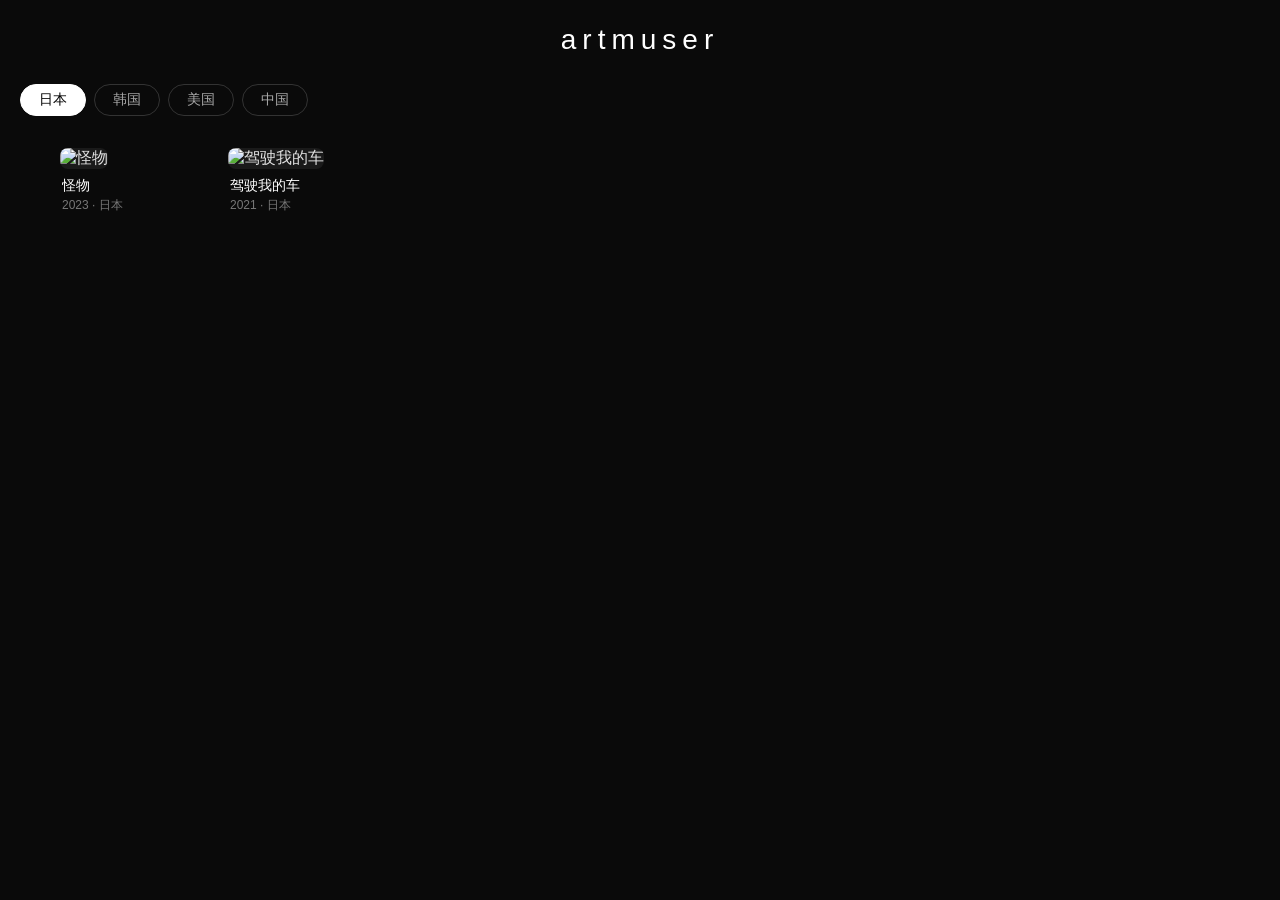
==== commit 9e191490: "初始化" ====
--- a/index.html
+++ b/index.html
@@ -2,491 +2,32 @@
 <html lang="zh-CN">
 
 <head>
-    <meta charset="UTF-8" />
-    <meta name="viewport" content="width=device-width, initial-scale=1.0" />
-    <title>电影分享</title>
-    <style>
-        * {
-            box-sizing: border-box;
-            margin: 0;
-            padding: 0;
-        }
-
-        body {
-            font-family: -apple-system, BlinkMacSystemFont, "Segoe UI", Roboto, "Helvetica Neue", Arial, sans-serif;
-            background: #f6f7fb;
-            color: #1f2937;
-            line-height: 1.6;
-            padding: 20px;
-        }
-
-        .container {
-            max-width: 1100px;
-            margin: 0 auto;
-        }
-
-        header {
-            display: flex;
-            justify-content: space-between;
-            align-items: center;
-            flex-wrap: wrap;
-            gap: 12px;
-            margin-bottom: 24px;
-        }
-
-        h1 {
-            font-size: 22px;
-            font-weight: 600;
-        }
-
-        .btn {
-            border: none;
-            background: #111827;
-            color: #fff;
-            padding: 10px 16px;
-            border-radius: 8px;
-            font-size: 14px;
-            cursor: pointer;
-            transition: background 0.2s;
-        }
-
-        .btn:hover {
-            background: #374151;
-        }
-
-        .btn-secondary {
-            background: #e5e7eb;
-            color: #111827;
-        }
-
-        .btn-secondary:hover {
-            background: #d1d5db;
-        }
-
-        .btn-danger {
-            background: #ef4444;
-        }
-
-        .btn-danger:hover {
-            background: #dc2626;
-        }
-
-        .grid {
-            display: grid;
-            grid-template-columns: repeat(auto-fill, minmax(260px, 1fr));
-            gap: 20px;
-        }
-
-        .card {
-            background: #fff;
-            border-radius: 12px;
-            overflow: hidden;
-            box-shadow: 0 2px 8px rgba(0, 0, 0, 0.06);
-            transition: transform 0.2s, box-shadow 0.2s;
-            display: flex;
-            flex-direction: column;
-        }
-
-        .card:hover {
-            transform: translateY(-2px);
-            box-shadow: 0 6px 16px rgba(0, 0, 0, 0.1);
-        }
-
-        .card img {
-            width: 100%;
-            height: 320px;
-            object-fit: cover;
-            background: #e5e7eb;
-        }
-
-        .card-body {
-            padding: 14px 16px;
-            flex: 1;
-            display: flex;
-            flex-direction: column;
-            gap: 6px;
-        }
-
-        .card-title {
-            font-size: 16px;
-            font-weight: 600;
-        }
-
-        .card-meta {
-            font-size: 13px;
-            color: #6b7280;
-        }
-
-        .card-meta span {
-            display: inline-block;
-            margin-right: 8px;
-        }
-
-        .card-time {
-            font-size: 13px;
-            color: #2563eb;
-            margin-top: 4px;
-        }
-
-        .card-actions {
-            display: flex;
-            gap: 8px;
-            margin-top: 10px;
-        }
-
-        .card-actions button {
-            flex: 1;
-            padding: 6px 10px;
-            font-size: 12px;
-            border-radius: 6px;
-            cursor: pointer;
-            border: none;
-        }
-
-        .pagination {
-            display: flex;
-            justify-content: center;
-            align-items: center;
-            gap: 12px;
-            margin-top: 28px;
-            flex-wrap: wrap;
-        }
-
-        .pagination button {
-            padding: 8px 14px;
-            border-radius: 6px;
-            border: 1px solid #d1d5db;
-            background: #fff;
-            cursor: pointer;
-            font-size: 14px;
-        }
-
-        .pagination button:disabled {
-            opacity: 0.4;
-            cursor: not-allowed;
-        }
-
-        .pagination span {
-            font-size: 14px;
-            color: #4b5563;
-        }
-
-        /* Modal */
-        .modal-overlay {
-            display: none;
-            position: fixed;
-            inset: 0;
-            background: rgba(0, 0, 0, 0.4);
-            z-index: 100;
-            justify-content: center;
-            align-items: center;
-            padding: 20px;
-        }
-
-        .modal-overlay.active {
-            display: flex;
-        }
-
-        .modal {
-            background: #fff;
-            border-radius: 12px;
-            padding: 24px;
-            width: 100%;
-            max-width: 460px;
-            max-height: 90vh;
-            overflow-y: auto;
-        }
-
-        .modal h2 {
-            font-size: 18px;
-            margin-bottom: 16px;
-        }
-
-        .form-group {
-            margin-bottom: 14px;
-        }
-
-        .form-group label {
-            display: block;
-            font-size: 13px;
-            font-weight: 500;
-            margin-bottom: 4px;
-            color: #374151;
-        }
-
-        .form-group input {
-            width: 100%;
-            padding: 10px 12px;
-            border: 1px solid #d1d5db;
-            border-radius: 8px;
-            font-size: 14px;
-            outline: none;
-            transition: border-color 0.2s;
-        }
-
-        .form-group input:focus {
-            border-color: #2563eb;
-        }
-
-        .modal-actions {
-            display: flex;
-            gap: 10px;
-            margin-top: 18px;
-        }
-
-        .modal-actions button {
-            flex: 1;
-        }
-
-        .empty {
-            text-align: center;
-            padding: 60px 20px;
-            color: #9ca3af;
-            font-size: 15px;
-        }
-
-        @media (max-width: 480px) {
-            body {
-                padding: 12px;
-            }
-
-            h1 {
-                font-size: 18px;
-            }
-
-            .card img {
-                height: 240px;
-            }
-        }
-    </style>
+    <meta charset="UTF-8">
+    <meta name="viewport" content="width=device-width, initial-scale=1.0">
+    <title>artmuser</title>
+    <link rel="stylesheet" href="style.css">
 </head>
 
 <body>
+    <header>
+        <h1 class="logo">artmuser</h1>
+    </header>
 
-    <div class="container">
-        <header>
-            <h1>🎬 电影分享</h1>
-            <button class="btn" onclick="openModal()">+ 添加电影</button>
-        </header>
+    <nav class="region-tabs" id="regionTabs"></nav>
 
-        <div id="movieGrid" class="grid"></div>
-        <div id="emptyState" class="empty" style="display:none;">暂无电影，点击右上角添加吧</div>
+    <main class="movie-grid" id="movieGrid"></main>
 
-        <div class="pagination" id="pagination"></div>
-    </div>
+    <div class="pagination" id="pagination"></div>
 
-    <!-- 添加/编辑弹窗 -->
+    <!-- 详情弹窗 -->
     <div class="modal-overlay" id="modalOverlay">
-        <div class="modal">
-            <h2 id="modalTitle">添加电影</h2>
-            <form id="movieForm" onsubmit="saveMovie(event)">
-                <input type="hidden" id="editId" />
-
-                <div class="form-group">
-                    <label>电影名称 *</label>
-                    <input type="text" id="name" required placeholder="例如：肖申克的救赎" />
-                </div>
-
-                <div class="form-group">
-                    <label>年代</label>
-                    <input type="text" id="year" placeholder="例如：1994" />
-                </div>
-
-                <div class="form-group">
-                    <label>地区</label>
-                    <input type="text" id="region" placeholder="例如：美国" />
-                </div>
-
-                <div class="form-group">
-                    <label>精彩时间点</label>
-                    <input type="text" id="highlight" placeholder="例如：01:23:45 经典台词片段" />
-                </div>
-
-                <div class="form-group">
-                    <label>封面图片链接</label>
-                    <input type="url" id="cover" placeholder="https://..." />
-                </div>
-
-                <div class="modal-actions">
-                    <button type="button" class="btn btn-secondary" onclick="closeModal()">取消</button>
-                    <button type="submit" class="btn">保存</button>
-                </div>
-            </form>
+        <div class="modal" id="modal">
+            <button class="modal-close" id="modalClose">&times;</button>
+            <div class="modal-body" id="modalBody"></div>
         </div>
     </div>
 
-    <script>
-        const STORAGE_KEY = 'movie_share_data';
-        const PAGE_SIZE = 6;
-        let currentPage = 1;
-
-        // 默认示例数据
-        const defaultMovies = [
-            {
-                id: 1,
-                name: '肖申克的救赎',
-                year: '1994',
-                region: '美国',
-                highlight: '01:45:00 雨中自由片段',
-                cover: 'https://img3.doubanio.com/view/photo/l/public/p2345567890.jpg'
-            },
-            {
-                id: 2,
-                name: '千与千寻',
-                year: '2001',
-                region: '日本',
-                highlight: '00:32:10 海上列车',
-                cover: 'https://img1.doubanio.com/view/photo/l/public/p2567890123.jpg'
-            },
-            {
-                id: 3,
-                name: '霸王别姬',
-                year: '1993',
-                region: '中国',
-                highlight: '01:58:30 最后一幕',
-                cover: 'https://img2.doubanio.com/view/photo/l/public/p2561234567.jpg'
-            }
-        ];
-
-        function loadMovies() {
-            const data = localStorage.getItem(STORAGE_KEY);
-            if (!data) {
-                localStorage.setItem(STORAGE_KEY, JSON.stringify(defaultMovies));
-                return defaultMovies;
-            }
-            return JSON.parse(data);
-        }
-
-        function saveMovies(movies) {
-            localStorage.setItem(STORAGE_KEY, JSON.stringify(movies));
-        }
-
-        function render() {
-            const movies = loadMovies();
-            const grid = document.getElementById('movieGrid');
-            const empty = document.getElementById('emptyState');
-            const pagination = document.getElementById('pagination');
-
-            if (movies.length === 0) {
-                grid.innerHTML = '';
-                empty.style.display = 'block';
-                pagination.innerHTML = '';
-                return;
-            }
-
-            empty.style.display = 'none';
-
-            const totalPages = Math.ceil(movies.length / PAGE_SIZE);
-            if (currentPage > totalPages) currentPage = totalPages;
-
-            const start = (currentPage - 1) * PAGE_SIZE;
-            const pageMovies = movies.slice(start, start + PAGE_SIZE);
-
-            grid.innerHTML = pageMovies.map(m => `
-      <div class="card">
-        <img src="${escapeHtml(m.cover)}" alt="${escapeHtml(m.name)}" 
-             onerror="this.src='data:image/svg+xml,<svg xmlns=%22http://www.w3.org/2000/svg%22 width=%22300%22 height=%22400%22><rect fill=%22%23e5e7eb%22 width=%22300%22 height=%22400%22/><text x=%2250%25%22 y=%2250%25%22 text-anchor=%22middle%22 dy=%22.3em%22 fill=%22%239ca3af%22 font-size=%2216%22>暂无封面</text></svg>'" />
-        <div class="card-body">
-          <div class="card-title">${escapeHtml(m.name)}</div>
-          <div class="card-meta">
-            ${m.year ? `<span>📅 ${escapeHtml(m.year)}</span>` : ''}
-            ${m.region ? `<span>📍 ${escapeHtml(m.region)}</span>` : ''}
-          </div>
-          ${m.highlight ? `<div class="card-time">⏱ ${escapeHtml(m.highlight)}</div>` : ''}
-          <div class="card-actions">
-            <button class="btn btn-secondary" onclick="editMovie(${m.id})">编辑</button>
-            <button class="btn btn-danger" onclick="deleteMovie(${m.id})">删除</button>
-          </div>
-        </div>
-      </div>
-    `).join('');
-
-            // 分页
-            pagination.innerHTML = `
-      <button onclick="goPage(${currentPage - 1})" ${currentPage <= 1 ? 'disabled' : ''}>上一页</button>
-      <span>第 ${currentPage} / ${totalPages} 页（共 ${movies.length} 部）</span>
-      <button onclick="goPage(${currentPage + 1})" ${currentPage >= totalPages ? 'disabled' : ''}>下一页</button>
-    `;
-        }
-
-        function goPage(page) {
-            currentPage = page;
-            render();
-            window.scrollTo({top: 0, behavior: 'smooth'});
-        }
-
-        function openModal(movie = null) {
-            document.getElementById('modalOverlay').classList.add('active');
-            document.getElementById('modalTitle').textContent = movie ? '编辑电影' : '添加电影';
-            document.getElementById('editId').value = movie ? movie.id : '';
-            document.getElementById('name').value = movie ? movie.name : '';
-            document.getElementById('year').value = movie ? movie.year : '';
-            document.getElementById('region').value = movie ? movie.region : '';
-            document.getElementById('highlight').value = movie ? movie.highlight : '';
-            document.getElementById('cover').value = movie ? movie.cover : '';
-        }
-
-        function closeModal() {
-            document.getElementById('modalOverlay').classList.remove('active');
-            document.getElementById('movieForm').reset();
-            document.getElementById('editId').value = '';
-        }
-
-        function saveMovie(e) {
-            e.preventDefault();
-            const movies = loadMovies();
-            const editId = document.getElementById('editId').value;
-
-            const movieData = {
-                name: document.getElementById('name').value.trim(),
-                year: document.getElementById('year').value.trim(),
-                region: document.getElementById('region').value.trim(),
-                highlight: document.getElementById('highlight').value.trim(),
-                cover: document.getElementById('cover').value.trim()
-            };
-
-            if (editId) {
-                const idx = movies.findIndex(m => m.id == editId);
-                if (idx !== -1) movies[idx] = {...movies[idx], ...movieData};
-            } else {
-                movieData.id = Date.now();
-                movies.unshift(movieData);
-            }
-
-            saveMovies(movies);
-            closeModal();
-            render();
-        }
-
-        function editMovie(id) {
-            const movies = loadMovies();
-            const movie = movies.find(m => m.id === id);
-            if (movie) openModal(movie);
-        }
-
-        function deleteMovie(id) {
-            if (!confirm('确定删除这部电影吗？')) return;
-            const movies = loadMovies().filter(m => m.id !== id);
-            saveMovies(movies);
-            render();
-        }
-
-        function escapeHtml(str) {
-            if (!str) return '';
-            const div = document.createElement('div');
-            div.textContent = str;
-            return div.innerHTML;
-        }
-
-        // 点击遮罩关闭
-        document.getElementById('modalOverlay').addEventListener('click', function (e) {
-            if (e.target === this) closeModal();
-        });
-
-        // 初始化
-        render();
-    </script>
-
+    <script src="app.js"></script>
 </body>
 
 </html>
--- a/style.css
+++ b/style.css
@@ -0,0 +1,253 @@
+* {
+    margin: 0;
+    padding: 0;
+    box-sizing: border-box;
+}
+
+body {
+    font-family: -apple-system, BlinkMacSystemFont, "Segoe UI", Roboto, sans-serif;
+    background: #0a0a0a;
+    color: #e0e0e0;
+    min-height: 100vh;
+}
+
+header {
+    padding: 24px 20px 16px;
+    text-align: center;
+}
+
+.logo {
+    font-size: 28px;
+    font-weight: 300;
+    letter-spacing: 6px;
+    text-transform: lowercase;
+    color: #fff;
+}
+
+/* 地区分类标签 */
+.region-tabs {
+    display: flex;
+    gap: 8px;
+    padding: 12px 20px;
+    overflow-x: auto;
+    scrollbar-width: none;
+    -webkit-overflow-scrolling: touch;
+}
+
+.region-tabs::-webkit-scrollbar {
+    display: none;
+}
+
+.region-tab {
+    padding: 6px 18px;
+    border: 1px solid #333;
+    border-radius: 20px;
+    background: transparent;
+    color: #aaa;
+    font-size: 14px;
+    cursor: pointer;
+    white-space: nowrap;
+    transition: all 0.2s;
+}
+
+.region-tab:hover {
+    border-color: #666;
+    color: #fff;
+}
+
+.region-tab.active {
+    background: #fff;
+    color: #000;
+    border-color: #fff;
+}
+
+/* 电影网格 */
+.movie-grid {
+    display: grid;
+    grid-template-columns: repeat(auto-fill, minmax(140px, 1fr));
+    gap: 16px;
+    padding: 20px;
+    max-width: 1200px;
+    margin: 0 auto;
+}
+
+.movie-card {
+    cursor: pointer;
+    transition: transform 0.2s;
+}
+
+.movie-card:hover {
+    transform: scale(1.03);
+}
+
+.movie-card img {
+    width: 100%;
+    aspect-ratio: 2/3;
+    object-fit: cover;
+    border-radius: 8px;
+    background: #1a1a1a;
+}
+
+.movie-card .info {
+    padding: 8px 2px;
+}
+
+.movie-card .name {
+    font-size: 14px;
+    font-weight: 500;
+    color: #fff;
+    white-space: nowrap;
+    overflow: hidden;
+    text-overflow: ellipsis;
+}
+
+.movie-card .meta {
+    font-size: 12px;
+    color: #777;
+    margin-top: 2px;
+}
+
+/* 分页 */
+.pagination {
+    display: flex;
+    justify-content: center;
+    gap: 8px;
+    padding: 24px 20px 40px;
+}
+
+.page-btn {
+    width: 36px;
+    height: 36px;
+    border: 1px solid #333;
+    border-radius: 50%;
+    background: transparent;
+    color: #aaa;
+    font-size: 14px;
+    cursor: pointer;
+    display: flex;
+    align-items: center;
+    justify-content: center;
+    transition: all 0.2s;
+}
+
+.page-btn:hover {
+    border-color: #666;
+    color: #fff;
+}
+
+.page-btn.active {
+    background: #fff;
+    color: #000;
+    border-color: #fff;
+}
+
+.page-btn:disabled {
+    opacity: 0.3;
+    cursor: default;
+}
+
+/* 弹窗 */
+.modal-overlay {
+    display: none;
+    position: fixed;
+    inset: 0;
+    background: rgba(0, 0, 0, 0.85);
+    z-index: 1000;
+    align-items: center;
+    justify-content: center;
+    padding: 20px;
+}
+
+.modal-overlay.show {
+    display: flex;
+}
+
+.modal {
+    background: #141414;
+    border-radius: 12px;
+    max-width: 480px;
+    width: 100%;
+    max-height: 85vh;
+    overflow-y: auto;
+    position: relative;
+    padding: 24px;
+}
+
+.modal-close {
+    position: absolute;
+    top: 12px;
+    right: 16px;
+    background: none;
+    border: none;
+    color: #888;
+    font-size: 24px;
+    cursor: pointer;
+}
+
+.modal-close:hover {
+    color: #fff;
+}
+
+.modal-body img {
+    width: 100%;
+    max-height: 300px;
+    object-fit: cover;
+    border-radius: 8px;
+    margin-bottom: 16px;
+}
+
+.modal-body h2 {
+    font-size: 20px;
+    font-weight: 600;
+    margin-bottom: 12px;
+}
+
+.modal-body .detail-row {
+    display: flex;
+    gap: 8px;
+    margin-bottom: 8px;
+    font-size: 14px;
+}
+
+.modal-body .detail-label {
+    color: #666;
+    min-width: 70px;
+}
+
+.modal-body .detail-value {
+    color: #ccc;
+}
+
+.modal-body .magnet-link {
+    display: inline-block;
+    margin-top: 12px;
+    padding: 8px 16px;
+    background: #1a1a1a;
+    border: 1px solid #333;
+    border-radius: 6px;
+    color: #4fc3f7;
+    font-size: 13px;
+    text-decoration: none;
+    word-break: break-all;
+}
+
+.modal-body .magnet-link:hover {
+    border-color: #4fc3f7;
+}
+
+/* 移动端适配 */
+@media (max-width: 480px) {
+    .movie-grid {
+        grid-template-columns: repeat(3, 1fr);
+        gap: 10px;
+        padding: 12px;
+    }
+
+    .movie-card .name {
+        font-size: 12px;
+    }
+
+    .modal {
+        padding: 16px;
+    }
+}
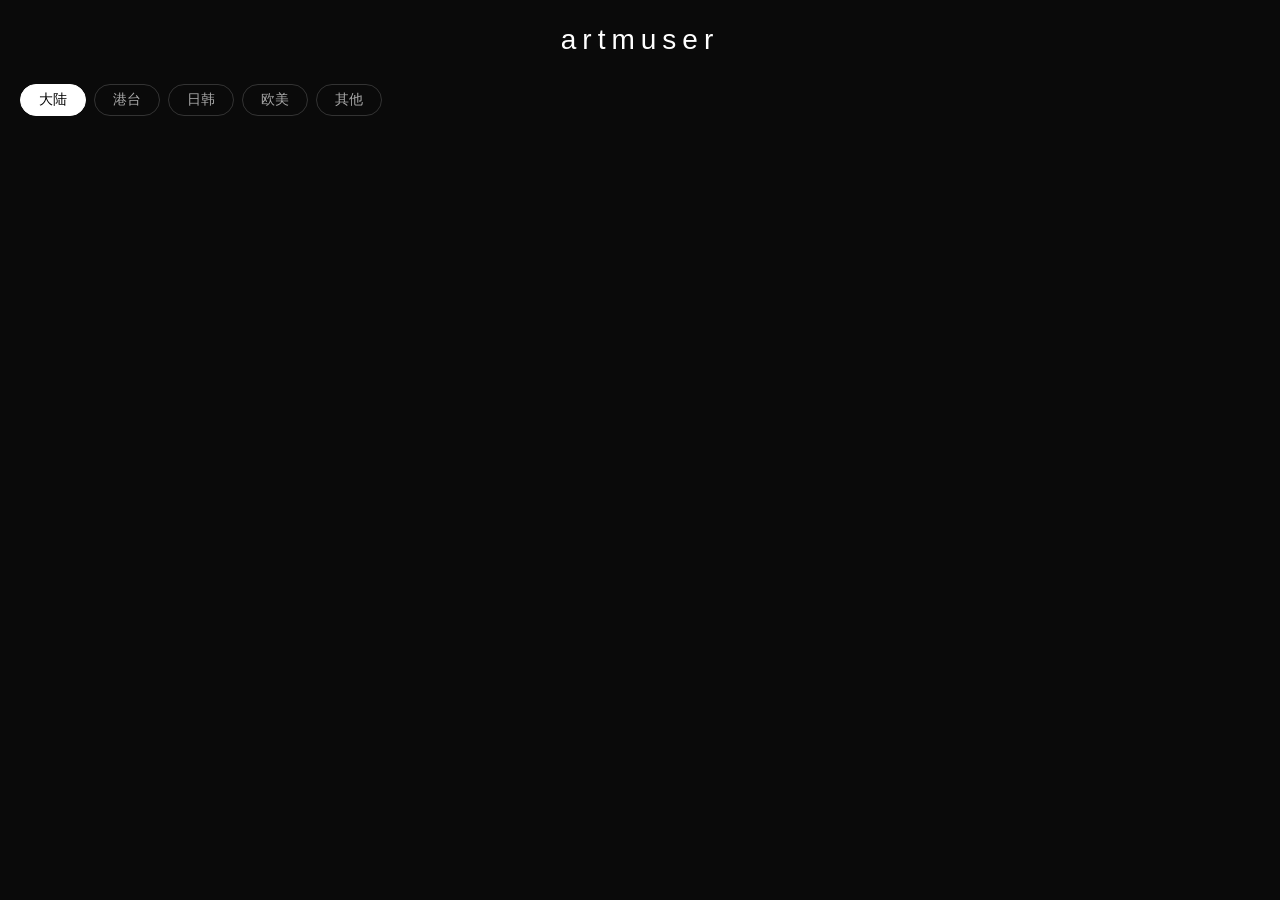
==== commit 2358c495: "hi" ====
--- a/index.html
+++ b/index.html
@@ -5,7 +5,7 @@
     <meta charset="UTF-8">
     <meta name="viewport" content="width=device-width, initial-scale=1.0">
     <title>artmuser</title>
-    <link rel="stylesheet" href="style.css">
+    <link rel="stylesheet" href="static/style.css">
 </head>
 
 <body>
@@ -27,7 +27,7 @@
         </div>
     </div>
 
-    <script src="app.js"></script>
+    <script src="static/app.js"></script>
 </body>
 
 </html>
--- a/static/style.css
+++ b/static/style.css
@@ -0,0 +1,253 @@
+* {
+    margin: 0;
+    padding: 0;
+    box-sizing: border-box;
+}
+
+body {
+    font-family: -apple-system, BlinkMacSystemFont, "Segoe UI", Roboto, sans-serif;
+    background: #0a0a0a;
+    color: #e0e0e0;
+    min-height: 100vh;
+}
+
+header {
+    padding: 24px 20px 16px;
+    text-align: center;
+}
+
+.logo {
+    font-size: 28px;
+    font-weight: 300;
+    letter-spacing: 6px;
+    text-transform: lowercase;
+    color: #fff;
+}
+
+/* 地区分类标签 */
+.region-tabs {
+    display: flex;
+    gap: 8px;
+    padding: 12px 20px;
+    overflow-x: auto;
+    scrollbar-width: none;
+    -webkit-overflow-scrolling: touch;
+}
+
+.region-tabs::-webkit-scrollbar {
+    display: none;
+}
+
+.region-tab {
+    padding: 6px 18px;
+    border: 1px solid #333;
+    border-radius: 20px;
+    background: transparent;
+    color: #aaa;
+    font-size: 14px;
+    cursor: pointer;
+    white-space: nowrap;
+    transition: all 0.2s;
+}
+
+.region-tab:hover {
+    border-color: #666;
+    color: #fff;
+}
+
+.region-tab.active {
+    background: #fff;
+    color: #000;
+    border-color: #fff;
+}
+
+/* 电影网格 */
+.movie-grid {
+    display: grid;
+    grid-template-columns: repeat(auto-fill, minmax(140px, 1fr));
+    gap: 16px;
+    padding: 20px;
+    max-width: 1200px;
+    margin: 0 auto;
+}
+
+.movie-card {
+    cursor: pointer;
+    transition: transform 0.2s;
+}
+
+.movie-card:hover {
+    transform: scale(1.03);
+}
+
+.movie-card img {
+    width: 100%;
+    aspect-ratio: 2/3;
+    object-fit: cover;
+    border-radius: 8px;
+    background: #1a1a1a;
+}
+
+.movie-card .info {
+    padding: 8px 2px;
+}
+
+.movie-card .name {
+    font-size: 14px;
+    font-weight: 500;
+    color: #fff;
+    white-space: nowrap;
+    overflow: hidden;
+    text-overflow: ellipsis;
+}
+
+.movie-card .meta {
+    font-size: 12px;
+    color: #777;
+    margin-top: 2px;
+}
+
+/* 分页 */
+.pagination {
+    display: flex;
+    justify-content: center;
+    gap: 8px;
+    padding: 24px 20px 40px;
+}
+
+.page-btn {
+    width: 36px;
+    height: 36px;
+    border: 1px solid #333;
+    border-radius: 50%;
+    background: transparent;
+    color: #aaa;
+    font-size: 14px;
+    cursor: pointer;
+    display: flex;
+    align-items: center;
+    justify-content: center;
+    transition: all 0.2s;
+}
+
+.page-btn:hover {
+    border-color: #666;
+    color: #fff;
+}
+
+.page-btn.active {
+    background: #fff;
+    color: #000;
+    border-color: #fff;
+}
+
+.page-btn:disabled {
+    opacity: 0.3;
+    cursor: default;
+}
+
+/* 弹窗 */
+.modal-overlay {
+    display: none;
+    position: fixed;
+    inset: 0;
+    background: rgba(0, 0, 0, 0.85);
+    z-index: 1000;
+    align-items: center;
+    justify-content: center;
+    padding: 20px;
+}
+
+.modal-overlay.show {
+    display: flex;
+}
+
+.modal {
+    background: #141414;
+    border-radius: 12px;
+    max-width: 480px;
+    width: 100%;
+    max-height: 85vh;
+    overflow-y: auto;
+    position: relative;
+    padding: 24px;
+}
+
+.modal-close {
+    position: absolute;
+    top: 12px;
+    right: 16px;
+    background: none;
+    border: none;
+    color: #888;
+    font-size: 24px;
+    cursor: pointer;
+}
+
+.modal-close:hover {
+    color: #fff;
+}
+
+.modal-body img {
+    width: 100%;
+    max-height: 300px;
+    object-fit: cover;
+    border-radius: 8px;
+    margin-bottom: 16px;
+}
+
+.modal-body h2 {
+    font-size: 20px;
+    font-weight: 600;
+    margin-bottom: 12px;
+}
+
+.modal-body .detail-row {
+    display: flex;
+    gap: 8px;
+    margin-bottom: 8px;
+    font-size: 14px;
+}
+
+.modal-body .detail-label {
+    color: #666;
+    min-width: 70px;
+}
+
+.modal-body .detail-value {
+    color: #ccc;
+}
+
+.modal-body .magnet-link {
+    display: inline-block;
+    margin-top: 12px;
+    padding: 8px 16px;
+    background: #1a1a1a;
+    border: 1px solid #333;
+    border-radius: 6px;
+    color: #4fc3f7;
+    font-size: 13px;
+    text-decoration: none;
+    word-break: break-all;
+}
+
+.modal-body .magnet-link:hover {
+    border-color: #4fc3f7;
+}
+
+/* 移动端适配 */
+@media (max-width: 480px) {
+    .movie-grid {
+        grid-template-columns: repeat(3, 1fr);
+        gap: 10px;
+        padding: 12px;
+    }
+
+    .movie-card .name {
+        font-size: 12px;
+    }
+
+    .modal {
+        padding: 16px;
+    }
+}
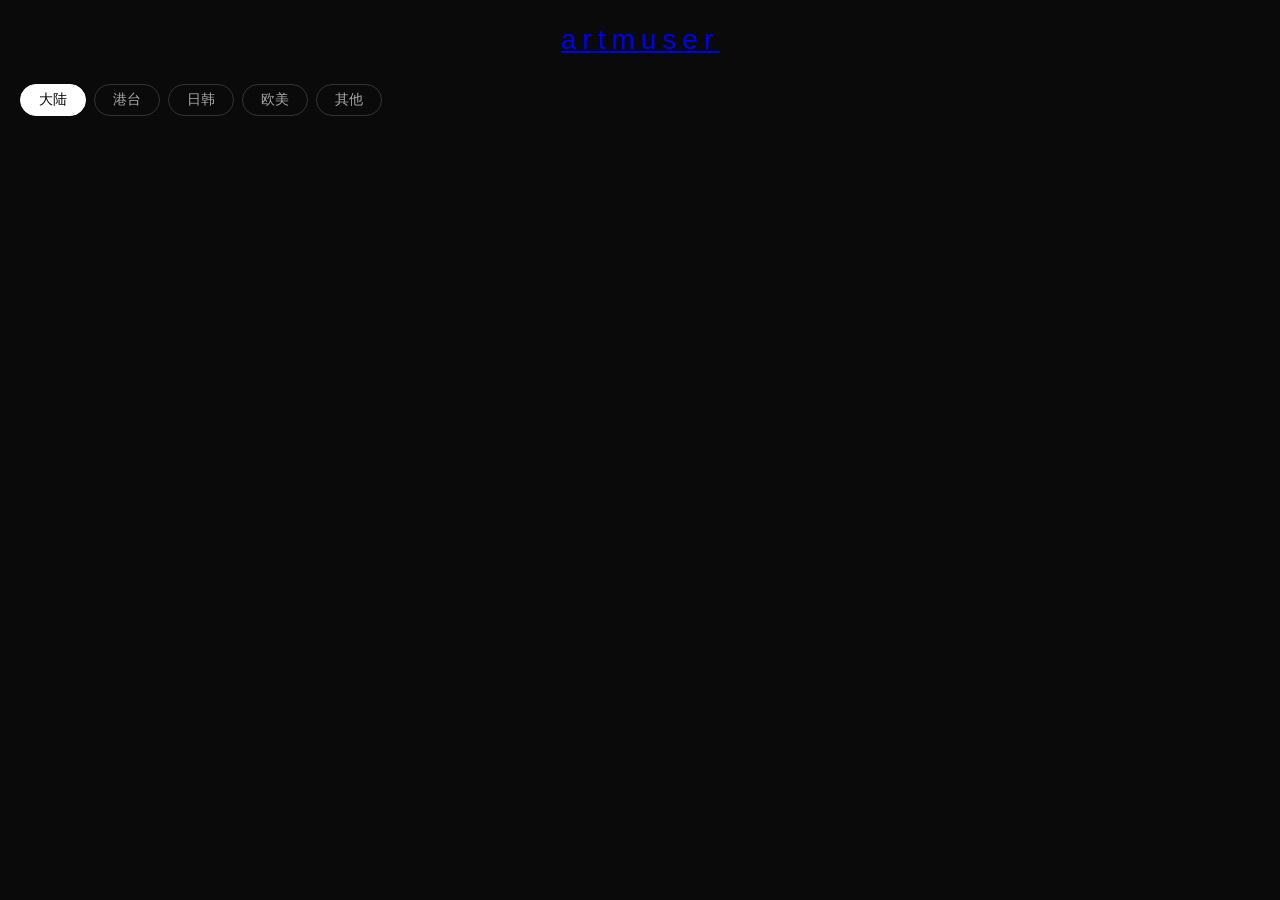
==== commit 0ff9e0b3: "hi" ====
--- a/index.html
+++ b/index.html
@@ -10,7 +10,11 @@
 
 <body>
     <header>
-        <h1 class="logo">artmuser</h1>
+        <h1 class="logo">
+            <a href="https://space.bilibili.com/3546969402247871">
+                artmuser
+            </a>
+        </h1>
     </header>
 
     <nav class="region-tabs" id="regionTabs"></nav>
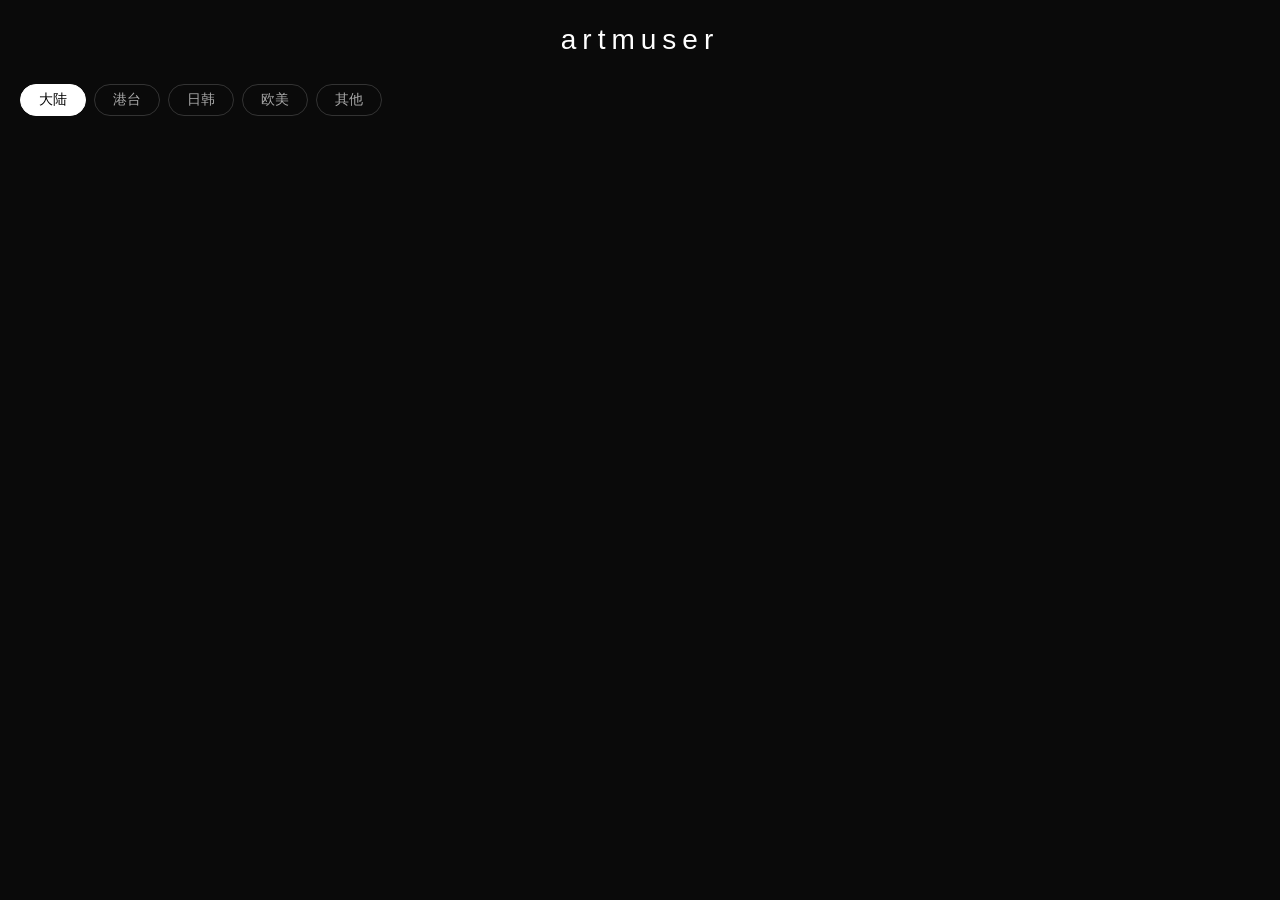
==== commit f425707e: "fix" ====
--- a/index.html
+++ b/index.html
@@ -26,7 +26,6 @@
     <!-- 详情弹窗 -->
     <div class="modal-overlay" id="modalOverlay">
         <div class="modal" id="modal">
-            <button class="modal-close" id="modalClose">&times;</button>
             <div class="modal-body" id="modalBody"></div>
         </div>
     </div>
--- a/static/style.css
+++ b/static/style.css
@@ -21,6 +21,10 @@
     font-weight: 300;
     letter-spacing: 6px;
     text-transform: lowercase;
+}
+
+.logo a {
+    text-decoration: none;
     color: #fff;
 }
 
@@ -171,21 +175,6 @@
     overflow-y: auto;
     position: relative;
     padding: 24px;
-}
-
-.modal-close {
-    position: absolute;
-    top: 12px;
-    right: 16px;
-    background: none;
-    border: none;
-    color: #888;
-    font-size: 24px;
-    cursor: pointer;
-}
-
-.modal-close:hover {
-    color: #fff;
 }
 
 .modal-body img {
